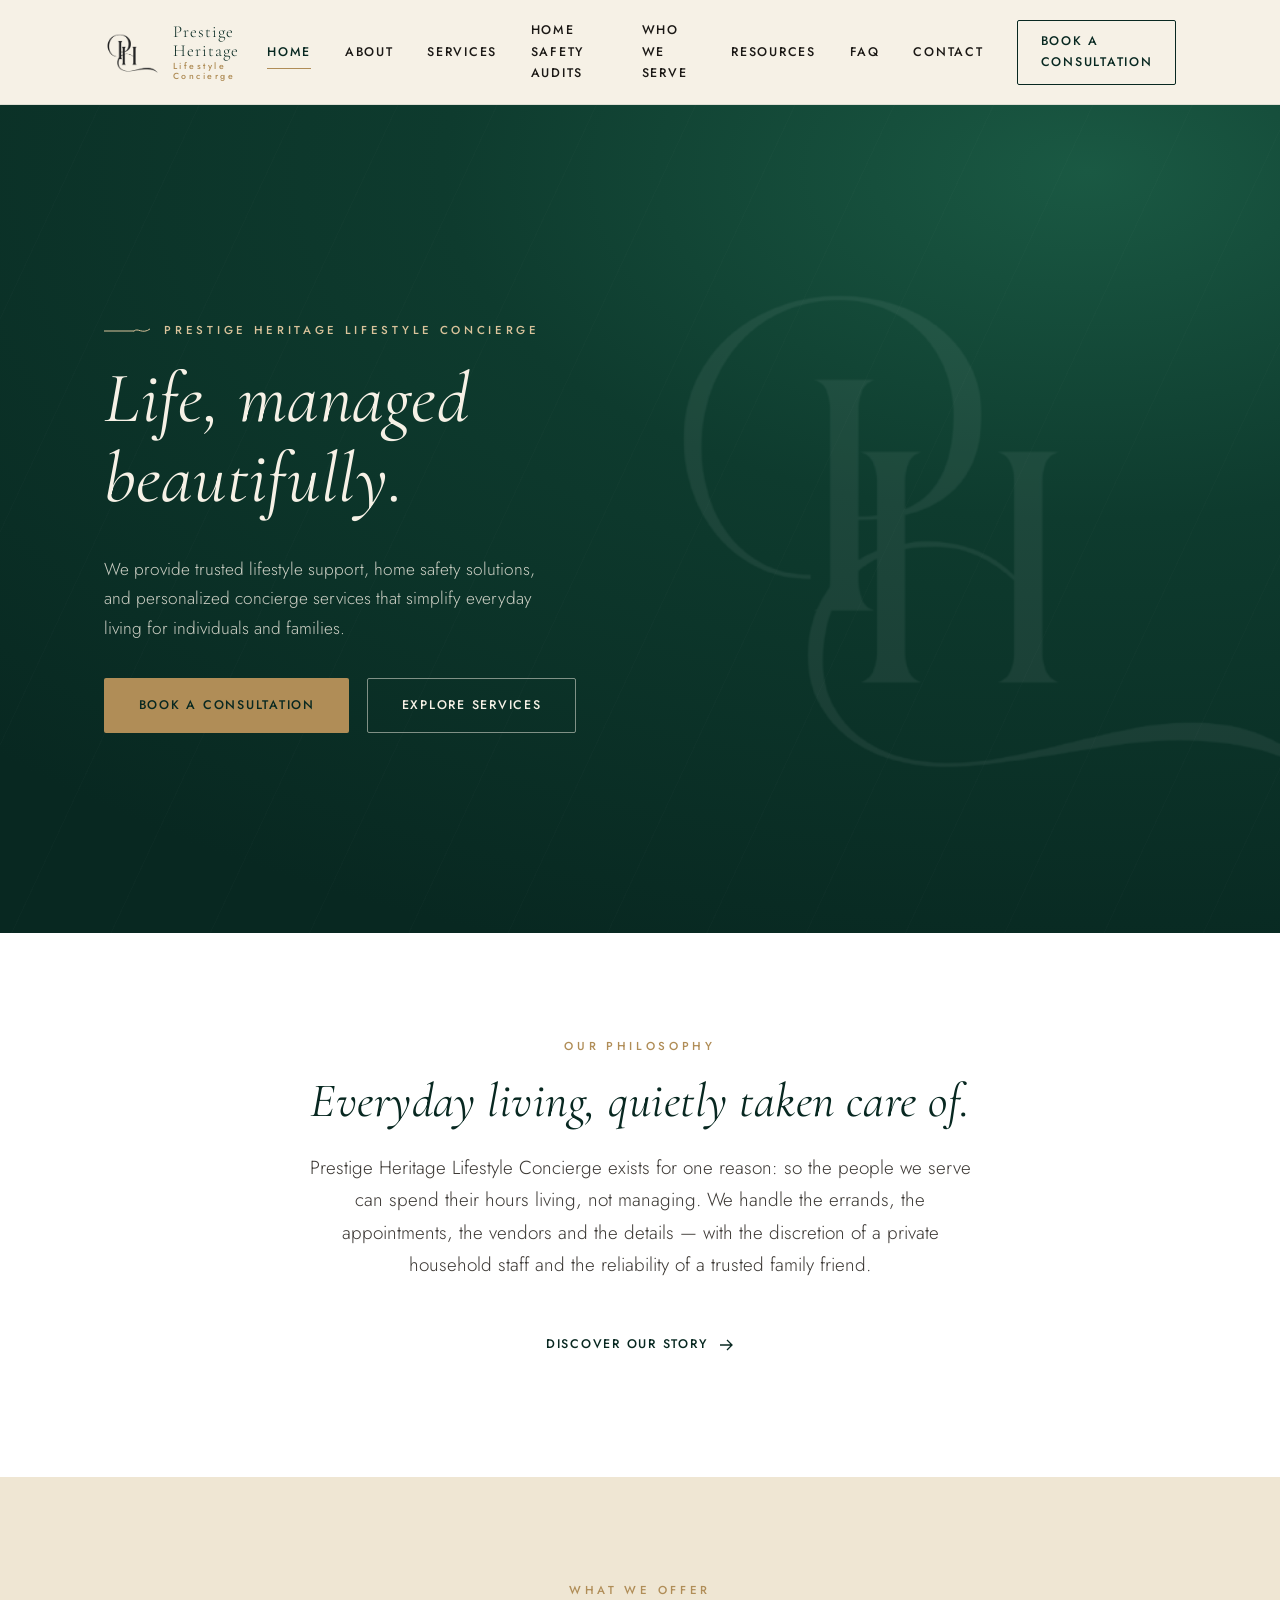
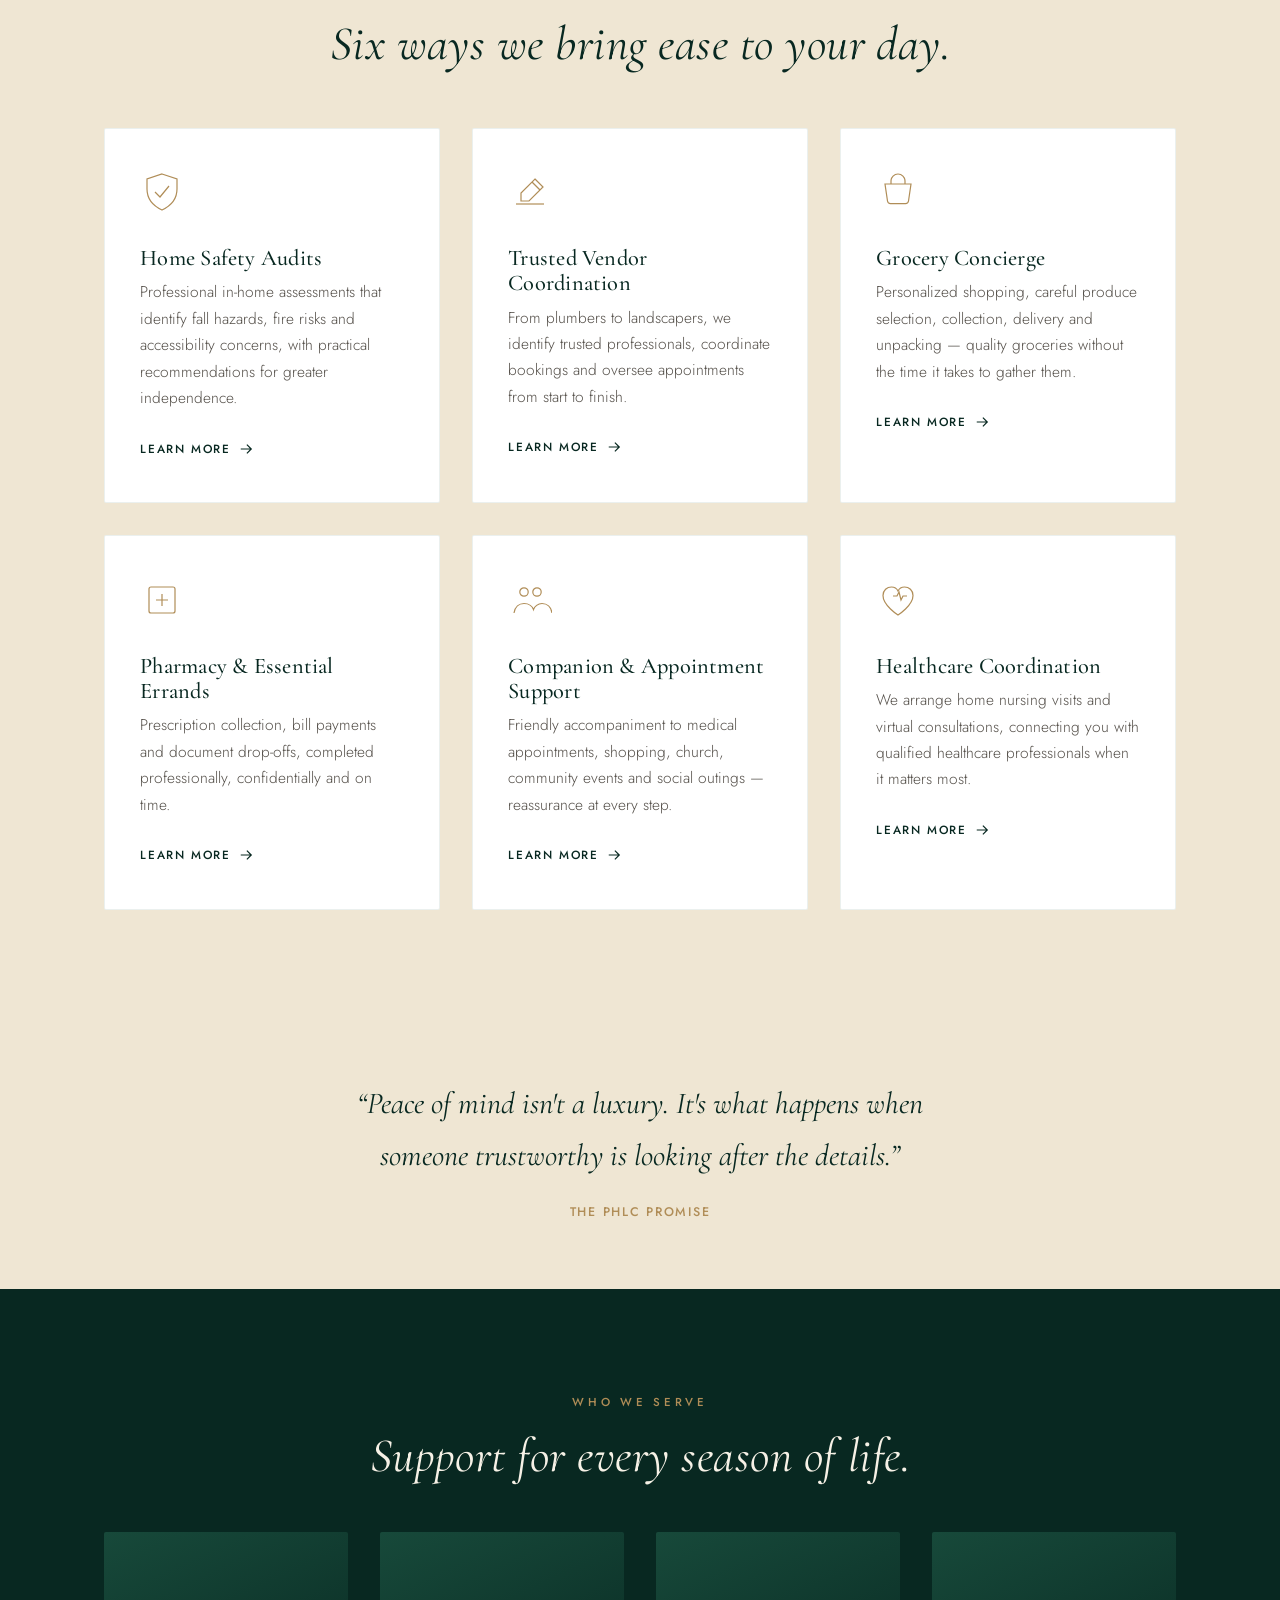
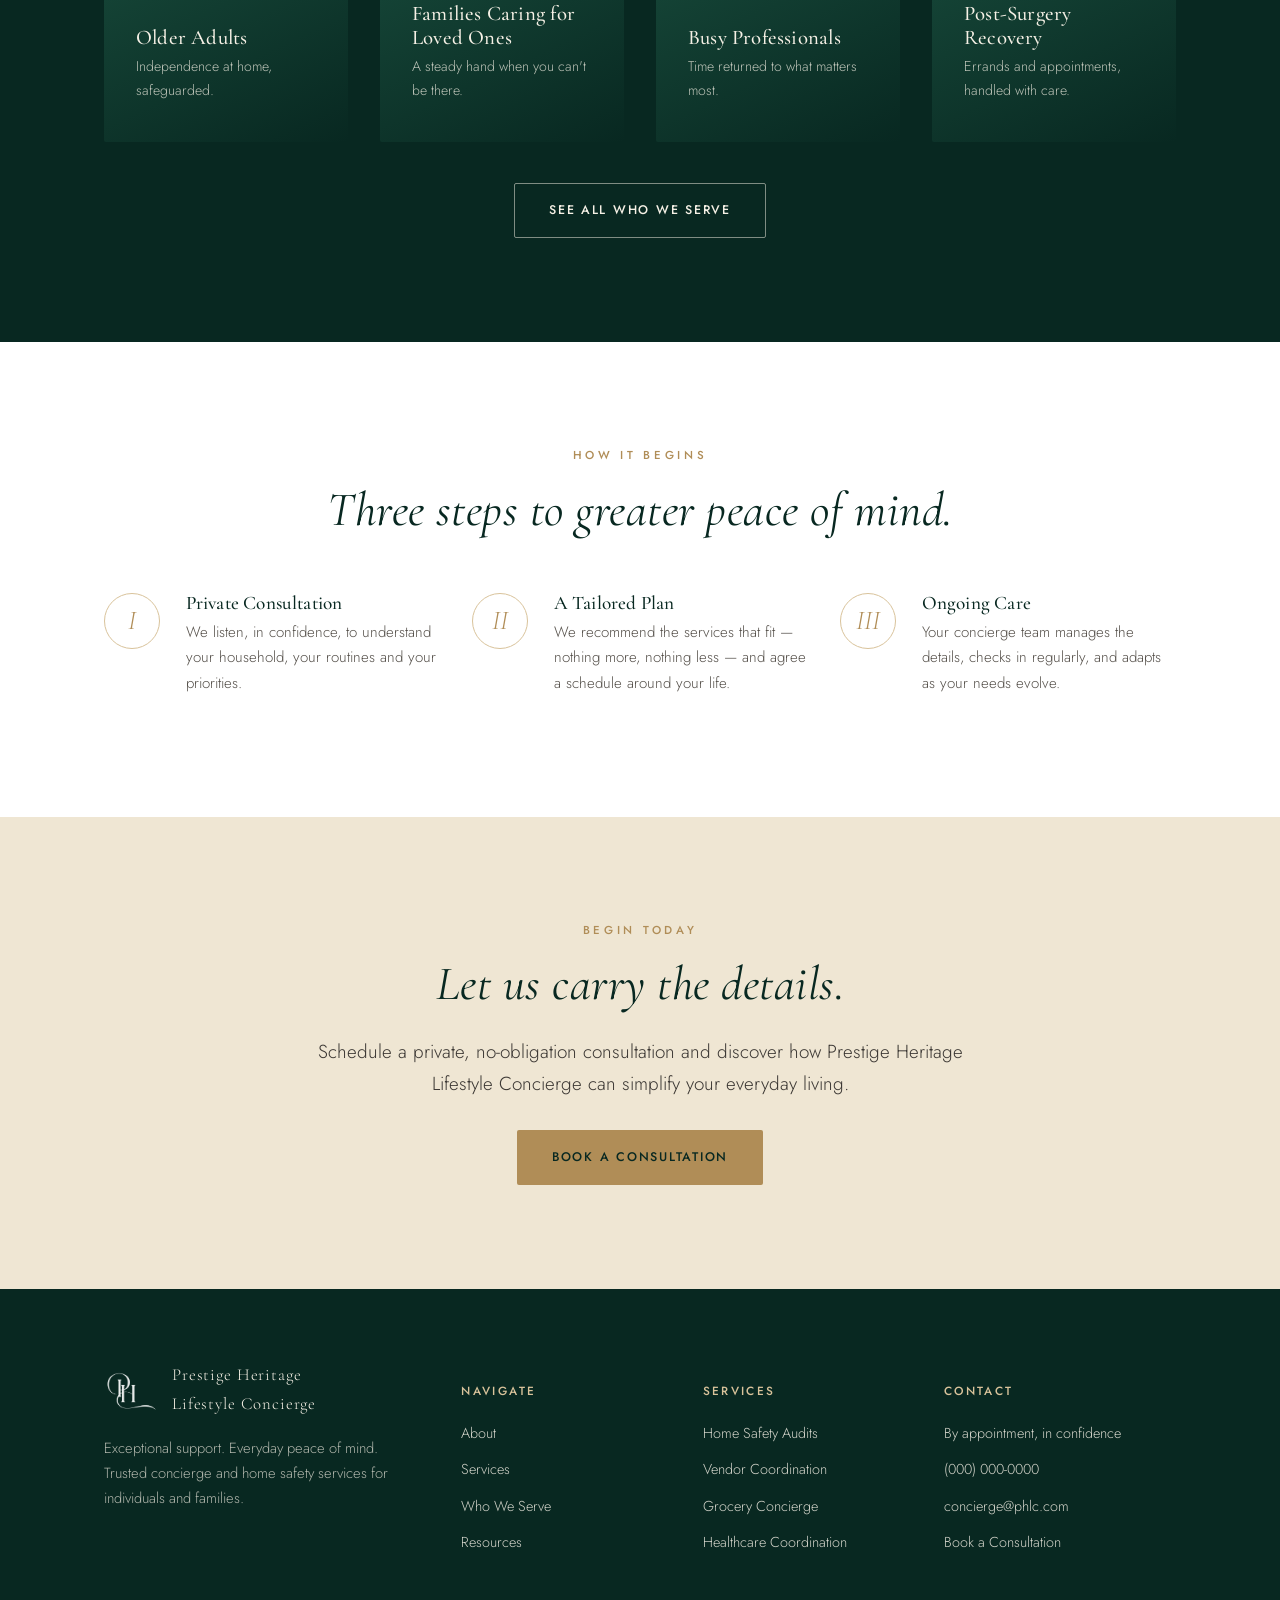
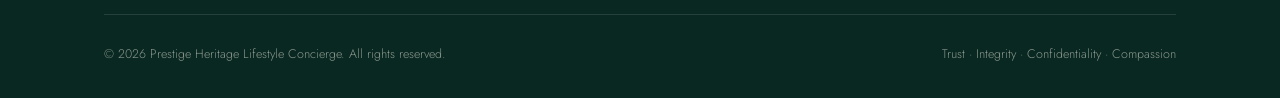
==== index.html @ ce701264 "Add files via upload" ====
<!DOCTYPE html>
<html lang="en">
<head>
<meta charset="UTF-8">
<meta name="viewport" content="width=device-width, initial-scale=1.0">
<title>Home | Prestige Heritage Lifestyle Concierge</title>
<meta name="description" content="Exceptional support, everyday peace of mind. Trusted concierge, home safety and lifestyle services for individuals and families.">
<link rel="icon" href="assets/logo.png">
<link rel="stylesheet" href="assets/style.css">
</head>
<body>
  <header class="site-header">
    <div class="header-inner">
      <a href="index.html" class="brand">
        <img src="assets/logo.png" alt="Prestige Heritage Lifestyle Concierge monogram logo">
        <span class="brand-word">Prestige Heritage<small>Lifestyle Concierge</small></span>
      </a>
      <nav class="main-nav" aria-label="Primary">
        <a href="index.html" class="active">Home</a>
        <a href="about.html">About</a>
        <a href="services.html">Services</a>
        <a href="home-safety-audits.html">Home Safety Audits</a>
        <a href="who-we-serve.html">Who We Serve</a>
        <a href="resources.html">Resources</a>
        <a href="faq.html">FAQ</a>
        <a href="contact.html">Contact</a>
        <a href="contact.html" class="nav-cta">Book a Consultation</a>
      </nav>
      <button class="menu-toggle" aria-label="Toggle menu" aria-expanded="false">
        <span></span><span></span><span></span>
      </button>
    </div>
  </header>


  <section class="hero">
    <img class="hero-mark" src="assets/logo.png" alt="">
    <div class="hero-inner">
      <div class="eyebrow"><svg class="flourish" viewBox="0 0 46 10" fill="none" xmlns="http://www.w3.org/2000/svg" aria-hidden="true">
<path d="M0 5H30" stroke-width="1"/>
<path d="M30 5C34 1 38 9 46 3" stroke-width="1" stroke-linecap="round"/>
</svg><span>Prestige Heritage Lifestyle Concierge</span></div>
      <h1>Life, managed beautifully.</h1>
      <p class="sub">We provide trusted lifestyle support, home safety solutions, and personalized concierge services that simplify everyday living for individuals and families.</p>
      <div class="actions">
        <a href="contact.html" class="btn btn-gold">Book a Consultation</a>
        <a href="services.html" class="btn btn-outline-light">Explore Services</a>
      </div>
    </div>
  </section>

  <section class="bg-white">
    <div class="container center reveal">
      <div class="eyebrow center"><span>Our Philosophy</span></div>
      <h2 class="h-xl">Everyday living, quietly taken care of.</h2>
      <p class="lede">Prestige Heritage Lifestyle Concierge exists for one reason: so the people we serve can spend their hours living, not managing. We handle the errands, the appointments, the vendors and the details — with the discretion of a private household staff and the reliability of a trusted family friend.</p>
      <a href="about.html" class="btn btn-ghost" style="margin-top:1rem;">Discover our story
        <svg width="16" height="16" viewBox="0 0 16 16" fill="none" stroke="currentColor" stroke-width="1.3"><path d="M2 8h12M9 3l5 5-5 5"/></svg>
      </a>
    </div>
  </section>

  <section class="bg-cream2">
    <div class="container">
      <div class="center reveal" style="margin-bottom:3.5rem;">
        <div class="eyebrow center"><span>What We Offer</span></div>
        <h2 class="h-xl">Six ways we bring ease to your day.</h2>
      </div>
      <div class="grid grid-3">
        <div class="card reveal">
          <svg class="icon" viewBox="0 0 44 44" fill="none" stroke="currentColor" stroke-width="1.2"><path d="M22 4l15 5v10c0 10-6.5 17-15 21C13.5 36 7 29 7 19V9l15-5z"/><path d="M15 22l5 5 9-11"/></svg>
          <h3>Home Safety Audits</h3>
          <p>Professional in-home assessments that identify fall hazards, fire risks and accessibility concerns, with practical recommendations for greater independence.</p>
          <a href="home-safety-audits.html" class="learn">Learn more
            <svg width="14" height="14" viewBox="0 0 16 16" fill="none" stroke="currentColor" stroke-width="1.4"><path d="M2 8h12M9 3l5 5-5 5"/></svg>
          </a>
        </div>
        <div class="card reveal">
          <svg class="icon" viewBox="0 0 44 44" fill="none" stroke="currentColor" stroke-width="1.2"><path d="M27 9l8 8-14 14H13v-8L27 9z"/><path d="M24 12l8 8"/><path d="M8 34h28"/></svg>
          <h3>Trusted Vendor Coordination</h3>
          <p>From plumbers to landscapers, we identify trusted professionals, coordinate bookings and oversee appointments from start to finish.</p>
          <a href="services.html#vendor" class="learn">Learn more
            <svg width="14" height="14" viewBox="0 0 16 16" fill="none" stroke="currentColor" stroke-width="1.4"><path d="M2 8h12M9 3l5 5-5 5"/></svg>
          </a>
        </div>
        <div class="card reveal">
          <svg class="icon" viewBox="0 0 44 44" fill="none" stroke="currentColor" stroke-width="1.2"><path d="M9 14h26l-2.5 17a3 3 0 01-3 2.6H14.5a3 3 0 01-3-2.6L9 14z"/><path d="M15 14V11a7 7 0 0114 0v3"/></svg>
          <h3>Grocery Concierge</h3>
          <p>Personalized shopping, careful produce selection, collection, delivery and unpacking — quality groceries without the time it takes to gather them.</p>
          <a href="services.html#grocery" class="learn">Learn more
            <svg width="14" height="14" viewBox="0 0 16 16" fill="none" stroke="currentColor" stroke-width="1.4"><path d="M2 8h12M9 3l5 5-5 5"/></svg>
          </a>
        </div>
        <div class="card reveal">
          <svg class="icon" viewBox="0 0 44 44" fill="none" stroke="currentColor" stroke-width="1.2"><rect x="9" y="9" width="26" height="26" rx="2"/><path d="M22 16v12M16 22h12"/></svg>
          <h3>Pharmacy &amp; Essential Errands</h3>
          <p>Prescription collection, bill payments and document drop-offs, completed professionally, confidentially and on time.</p>
          <a href="services.html#pharmacy" class="learn">Learn more
            <svg width="14" height="14" viewBox="0 0 16 16" fill="none" stroke="currentColor" stroke-width="1.4"><path d="M2 8h12M9 3l5 5-5 5"/></svg>
          </a>
        </div>
        <div class="card reveal">
          <svg class="icon" viewBox="0 0 44 44" fill="none" stroke="currentColor" stroke-width="1.2"><circle cx="16" cy="14" r="4.2"/><circle cx="29" cy="14" r="4.2"/><path d="M6 35c1-6 5-9.5 10-9.5s8.5 3 9.5 6C26.5 28.5 30 25.5 34 25.5c5 0 9 3.5 10 9.5"/></svg>
          <h3>Companion &amp; Appointment Support</h3>
          <p>Friendly accompaniment to medical appointments, shopping, church, community events and social outings — reassurance at every step.</p>
          <a href="services.html#companion" class="learn">Learn more
            <svg width="14" height="14" viewBox="0 0 16 16" fill="none" stroke="currentColor" stroke-width="1.4"><path d="M2 8h12M9 3l5 5-5 5"/></svg>
          </a>
        </div>
        <div class="card reveal">
          <svg class="icon" viewBox="0 0 44 44" fill="none" stroke="currentColor" stroke-width="1.2"><path d="M22 37S7 27.5 7 17.5C7 12.3 11 9 15.5 9c3 0 5.3 1.5 6.5 4 1.2-2.5 3.5-4 6.5-4C33 9 37 12.3 37 17.5 37 27.5 22 37 22 37z"/><path d="M17 18h4l2-4 2 8 2-4h4"/></svg>
          <h3>Healthcare Coordination</h3>
          <p>We arrange home nursing visits and virtual consultations, connecting you with qualified healthcare professionals when it matters most.</p>
          <a href="services.html#healthcare" class="learn">Learn more
            <svg width="14" height="14" viewBox="0 0 16 16" fill="none" stroke="currentColor" stroke-width="1.4"><path d="M2 8h12M9 3l5 5-5 5"/></svg>
          </a>
        </div>
      </div>
    </div>
  </section>

  <section class="quote-strip reveal">
    <blockquote>&ldquo;Peace of mind isn't a luxury. It's what happens when someone trustworthy is looking after the details.&rdquo;</blockquote>
    <cite>The PHLC Promise</cite>
  </section>

  <section class="bg-emerald">
    <div class="container">
      <div class="center reveal" style="margin-bottom:3rem;">
        <div class="eyebrow center"><span>Who We Serve</span></div>
        <h2 class="h-xl">Support for every season of life.</h2>
      </div>
      <div class="grid grid-4">
        <div class="tile reveal"><h4>Older Adults</h4><p>Independence at home, safeguarded.</p></div>
        <div class="tile reveal"><h4>Families Caring for Loved Ones</h4><p>A steady hand when you can't be there.</p></div>
        <div class="tile reveal"><h4>Busy Professionals</h4><p>Time returned to what matters most.</p></div>
        <div class="tile reveal"><h4>Post-Surgery Recovery</h4><p>Errands and appointments, handled with care.</p></div>
      </div>
      <div class="center reveal" style="margin-top:2.6rem;">
        <a href="who-we-serve.html" class="btn btn-outline-light">See all who we serve</a>
      </div>
    </div>
  </section>

  <section class="bg-white">
    <div class="container">
      <div class="center reveal" style="margin-bottom:3.5rem;">
        <div class="eyebrow center"><span>How It Begins</span></div>
        <h2 class="h-xl">Three steps to greater peace of mind.</h2>
      </div>
      <div class="grid grid-3">
        <div class="step reveal">
          <div class="step-mark">I</div>
          <div><h4>Private Consultation</h4><p>We listen, in confidence, to understand your household, your routines and your priorities.</p></div>
        </div>
        <div class="step reveal">
          <div class="step-mark">II</div>
          <div><h4>A Tailored Plan</h4><p>We recommend the services that fit — nothing more, nothing less — and agree a schedule around your life.</p></div>
        </div>
        <div class="step reveal">
          <div class="step-mark">III</div>
          <div><h4>Ongoing Care</h4><p>Your concierge team manages the details, checks in regularly, and adapts as your needs evolve.</p></div>
        </div>
      </div>
    </div>
  </section>

  <section class="bg-cream2 center reveal">
    <div class="container">
      <div class="eyebrow center"><span>Begin Today</span></div>
      <h2 class="h-xl">Let us carry the details.</h2>
      <p class="lede">Schedule a private, no-obligation consultation and discover how Prestige Heritage Lifestyle Concierge can simplify your everyday living.</p>
      <a href="contact.html" class="btn btn-gold" style="margin-top:0.6rem;">Book a Consultation</a>
    </div>
  </section>

  <footer class="site-footer">
    <div class="container">
      <div class="footer-grid">
        <div>
          <div class="footer-brand">
            <img src="assets/logo.png" alt="PHLC monogram">
            <span>Prestige Heritage<br>Lifestyle Concierge</span>
          </div>
          <p style="max-width:34ch;font-size:0.92rem;color:rgba(246,241,230,0.7);">Exceptional support. Everyday peace of mind. Trusted concierge and home safety services for individuals and families.</p>
        </div>
        <div>
          <h5>Navigate</h5>
          <ul>
            <li><a href="about.html">About</a></li>
            <li><a href="services.html">Services</a></li>
            <li><a href="who-we-serve.html">Who We Serve</a></li>
            <li><a href="resources.html">Resources</a></li>
          </ul>
        </div>
        <div>
          <h5>Services</h5>
          <ul>
            <li><a href="home-safety-audits.html">Home Safety Audits</a></li>
            <li><a href="services.html#vendor">Vendor Coordination</a></li>
            <li><a href="services.html#grocery">Grocery Concierge</a></li>
            <li><a href="services.html#healthcare">Healthcare Coordination</a></li>
          </ul>
        </div>
        <div>
          <h5>Contact</h5>
          <ul>
            <li>By appointment, in confidence</li>
            <li><a href="tel:+10000000000">(000) 000-0000</a></li>
            <li><a href="mailto:concierge@phlc.com">concierge@phlc.com</a></li>
            <li><a href="contact.html">Book a Consultation</a></li>
          </ul>
        </div>
      </div>
      <div class="footer-bottom">
        <span>&copy; 2026 Prestige Heritage Lifestyle Concierge. All rights reserved.</span>
        <span>Trust &middot; Integrity &middot; Confidentiality &middot; Compassion</span>
      </div>
    </div>
  </footer>

<script src="assets/script.js"></script>
</body>
</html>
---- assets/style.css ----
/* ==========================================================================
   Prestige Heritage Lifestyle Concierge — Design System
   Deep Emerald / Cream / Matte Black / Metallic Gold / Warm Wood
   Display: Cormorant Garamond  |  Body: Jost  |  Utility: Jost (tracked caps)
   ========================================================================== */

@import url('https://fonts.googleapis.com/css2?family=Cormorant+Garamond:ital,wght@0,300;0,400;0,500;0,600;1,400&family=Jost:wght@300;400;500;600&display=swap');

:root{
  --emerald: #0E3B2E;
  --emerald-deep: #082821;
  --emerald-soft: #17493A;
  --cream: #F6F1E6;
  --cream-2: #EFE6D3;
  --white: #FFFFFF;
  --ink: #1B1815;
  --gold: #B08D57;
  --gold-light: #D9C39B;
  --wood: #8B5A2B;

  --serif: 'Cormorant Garamond', 'Times New Roman', serif;
  --sans: 'Jost', -apple-system, BlinkMacSystemFont, 'Segoe UI', sans-serif;

  --max: 1200px;
  --edge: clamp(1.5rem, 5vw, 5rem);
  --radius: 2px;
  --dur: 0.7s;
  --ease: cubic-bezier(.22,.61,.36,1);
}

*,*::before,*::after{ box-sizing: border-box; }
html{ scroll-behavior: smooth; }
body{
  margin:0;
  background: var(--cream);
  color: var(--ink);
  font-family: var(--sans);
  font-weight: 300;
  line-height: 1.7;
  -webkit-font-smoothing: antialiased;
  overflow-x: hidden;
}
img{ max-width:100%; display:block; }
a{ color: inherit; text-decoration:none; }
h1,h2,h3,h4{
  font-family: var(--serif);
  font-weight: 500;
  color: var(--emerald-deep);
  margin: 0 0 0.5em;
  letter-spacing: 0.01em;
  line-height: 1.12;
}
p{ margin: 0 0 1.1em; }
.container{ max-width: var(--max); margin: 0 auto; padding: 0 var(--edge); }

::selection{ background: var(--gold-light); color: var(--emerald-deep); }

:focus-visible{
  outline: 2px solid var(--gold);
  outline-offset: 3px;
}

@media (prefers-reduced-motion: reduce){
  *{ animation-duration: 0.001ms !important; animation-iteration-count: 1 !important; transition-duration: 0.001ms !important; scroll-behavior: auto !important; }
}

/* ---------- eyebrow / flourish signature ---------- */
.eyebrow{
  display:flex; align-items:center; gap: 0.9rem;
  font-family: var(--sans);
  font-size: 0.72rem;
  letter-spacing: 0.32em;
  text-transform: uppercase;
  color: var(--gold);
  font-weight: 500;
  margin-bottom: 1.1rem;
}
.eyebrow .flourish{ width: 46px; height: 10px; flex-shrink:0; }
.eyebrow .flourish path{ stroke: var(--gold); }
.center .eyebrow{ justify-content:center; }

.flourish-divider{
  width: 120px; height: 22px; margin: 1.6rem auto 0;
}
.flourish-divider path{ stroke: var(--gold); fill:none; stroke-width:1.3; }
.center-block .flourish-divider{ margin-left:auto; margin-right:auto; }

/* ---------- header ---------- */
.site-header{
  position: sticky; top:0; z-index: 100;
  background: rgba(246,241,230,0.92);
  backdrop-filter: blur(10px);
  border-bottom: 1px solid rgba(11,61,46,0.10);
}
.header-inner{
  display:flex; align-items:center; justify-content:space-between;
  padding: 0.9rem var(--edge);
  max-width: var(--max); margin:0 auto;
}
.brand{ display:flex; align-items:center; gap: 0.8rem; }
.brand img{ height: 46px; width:auto; }
.brand-word{
  font-family: var(--serif);
  font-size: 1.05rem;
  letter-spacing: 0.06em;
  color: var(--emerald-deep);
  line-height:1.1;
}
.brand-word small{
  display:block; font-family: var(--sans); font-size:0.55rem;
  letter-spacing:0.28em; color: var(--gold); font-weight:500; margin-top:2px;
}
nav.main-nav{ display:flex; align-items:center; gap: 2.1rem; }
nav.main-nav a{
  font-size: 0.78rem; letter-spacing: 0.14em; text-transform: uppercase;
  font-weight: 500; color: var(--ink); position:relative; padding: 6px 0;
}
nav.main-nav a::after{
  content:""; position:absolute; left:0; bottom:0; width:0; height:1px;
  background: var(--gold); transition: width 0.35s var(--ease);
}
nav.main-nav a:hover::after, nav.main-nav a.active::after{ width:100%; }
nav.main-nav a.active{ color: var(--emerald-deep); }
.nav-cta{
  border:1px solid var(--emerald-deep) !important;
  padding: 0.65rem 1.4rem !important; border-radius: var(--radius);
  color: var(--emerald-deep) !important;
}
.nav-cta::after{ display:none; }
.nav-cta:hover{ background: var(--emerald-deep); color: var(--cream) !important; }

.menu-toggle{ display:none; background:none; border:none; cursor:pointer; padding:8px; }
.menu-toggle span{ display:block; width:26px; height:1px; background:var(--emerald-deep); margin:6px 0; transition: all .3s var(--ease); }

/* ---------- buttons ---------- */
.btn{
  display:inline-flex; align-items:center; gap:0.6rem;
  font-family: var(--sans); font-size:0.78rem; letter-spacing:0.14em;
  text-transform:uppercase; font-weight:500;
  padding: 1rem 2.1rem; border-radius: var(--radius);
  transition: all .4s var(--ease); border: 1px solid transparent;
  cursor:pointer;
}
.btn-gold{ background: var(--gold); color: var(--emerald-deep); }
.btn-gold:hover{ background: var(--emerald-deep); color: var(--cream); }
.btn-outline-light{ border-color: rgba(246,241,230,0.5); color: var(--cream); }
.btn-outline-light:hover{ background: var(--cream); color: var(--emerald-deep); border-color: var(--cream); }
.btn-outline-dark{ border-color: var(--emerald-deep); color: var(--emerald-deep); }
.btn-outline-dark:hover{ background: var(--emerald-deep); color:var(--cream); }
.btn-ghost{ color: var(--emerald-deep); font-weight:500; }
.btn-ghost svg{ transition: transform .35s var(--ease); }
.btn-ghost:hover svg{ transform: translateX(5px); }

/* ---------- hero ---------- */
.hero{
  position:relative; min-height: 92vh; display:flex; align-items:center;
  background: radial-gradient(120% 100% at 85% 8%, #1a5943 0%, var(--emerald) 42%, var(--emerald-deep) 100%);
  color: var(--cream); overflow:hidden;
}
.hero::before{
  content:""; position:absolute; inset:0; opacity:0.5;
  background-image: repeating-linear-gradient(115deg, rgba(255,255,255,0.025) 0px, rgba(255,255,255,0.025) 1px, transparent 1px, transparent 90px);
}
.hero-mark{
  position:absolute; right: -6%; top:50%; transform: translateY(-50%);
  width: min(60vw, 720px); opacity: 0.06; filter: invert(1) brightness(2);
  pointer-events:none;
}
.hero-inner{ position:relative; z-index:2; max-width: var(--max); margin:0 auto; padding: 6rem var(--edge) 5rem; width:100%; }
.hero .eyebrow{ color: var(--gold-light); }
.hero .eyebrow .flourish path{ stroke: var(--gold-light); }
.hero h1{
  color: var(--cream); font-weight:400; font-style:italic;
  font-size: clamp(2.6rem, 5.6vw, 4.6rem); max-width: 15ch;
  opacity:0; transform: translateY(24px); animation: rise 1s var(--ease) 0.15s forwards;
}
.hero .sub{
  max-width: 46ch; font-size: 1.08rem; color: rgba(246,241,230,0.82); font-weight:300;
  opacity:0; transform: translateY(20px); animation: rise 1s var(--ease) 0.4s forwards;
}
.hero .actions{ display:flex; gap:1.1rem; flex-wrap:wrap; margin-top:2.2rem;
  opacity:0; transform: translateY(20px); animation: rise 1s var(--ease) 0.6s forwards; }
@keyframes rise{ to{ opacity:1; transform:none; } }

/* ---------- page hero (interior pages) ---------- */
.page-hero{
  background: linear-gradient(180deg, var(--emerald-deep), var(--emerald) 130%);
  color: var(--cream); padding: 6.5rem var(--edge) 4.5rem; text-align:center; position:relative; overflow:hidden;
}
.page-hero .eyebrow{ color: var(--gold-light); justify-content:center; }
.page-hero .eyebrow .flourish path{ stroke: var(--gold-light); }
.page-hero h1{ color: var(--cream); font-style:italic; font-weight:400; font-size: clamp(2.2rem, 4.6vw, 3.4rem); max-width: 20ch; margin: 0 auto 0.5rem; }
.page-hero p{ color: rgba(246,241,230,0.8); max-width: 56ch; margin: 1rem auto 0; }

/* ---------- sections ---------- */
section{ padding: 6.5rem 0; }
.section-tight{ padding: 4.5rem 0; }
.bg-cream2{ background: var(--cream-2); }
.bg-white{ background: var(--white); }
.bg-emerald{ background: var(--emerald-deep); color: var(--cream); }
.bg-emerald h2, .bg-emerald h3{ color: var(--cream); }
.center{ text-align:center; }
.lede{ font-size: 1.18rem; max-width: 62ch; color:#3b3733; }
.center .lede{ margin-left:auto; margin-right:auto; }

h2.h-xl{ font-size: clamp(2rem, 4vw, 3rem); font-weight:400; font-style: italic; }
h2.h-lg{ font-size: clamp(1.8rem, 3.2vw, 2.5rem); }

/* ---------- reveal on scroll ---------- */
.reveal{ opacity:0; transform: translateY(28px); transition: opacity .9s var(--ease), transform .9s var(--ease); }
.reveal.in{ opacity:1; transform:none; }

/* ---------- grid helpers ---------- */
.grid{ display:grid; gap: 2rem; }
.grid-2{ grid-template-columns: repeat(2, 1fr); }
.grid-3{ grid-template-columns: repeat(3, 1fr); }
.grid-4{ grid-template-columns: repeat(4, 1fr); }

/* ---------- service cards ---------- */
.card{
  background: var(--white); border-radius: var(--radius);
  padding: 2.6rem 2.2rem; border: 1px solid rgba(11,61,46,0.08);
  transition: transform .5s var(--ease), box-shadow .5s var(--ease), border-color .5s var(--ease);
  position:relative;
}
.card:hover{ transform: translateY(-8px); box-shadow: 0 30px 60px -25px rgba(14,59,46,0.28); border-color: var(--gold-light); }
.card .icon{ width:44px; height:44px; margin-bottom:1.4rem; color: var(--gold); }
.card h3{ font-size:1.4rem; margin-bottom:0.6rem; }
.card p{ color:#55504a; font-size:0.97rem; margin-bottom:1.4rem; }
.card .learn{ font-size:0.74rem; letter-spacing:0.14em; text-transform:uppercase; font-weight:500; color: var(--emerald-deep); display:inline-flex; align-items:center; gap:0.5rem; }
.card .learn svg{ transition: transform .35s var(--ease); }
.card:hover .learn svg{ transform: translateX(4px); }

/* ---------- values / pillars ---------- */
.pillar{ text-align:center; padding: 1.5rem; }
.pillar .num{ font-family: var(--serif); font-style:italic; color: var(--gold-light); font-size:0.95rem; display:block; margin-bottom:0.6rem; }
.pillar h4{ font-size:1.15rem; }
.pillar p{ font-size:0.92rem; color: rgba(246,241,230,0.75); }

/* ---------- who we serve tiles ---------- */
.tile{
  position:relative; border-radius: var(--radius); overflow:hidden; padding: 2.4rem 2rem;
  background: linear-gradient(155deg, var(--emerald-soft), var(--emerald-deep));
  color: var(--cream); min-height: 210px; display:flex; flex-direction:column; justify-content:flex-end;
  transition: transform .5s var(--ease);
}
.tile:hover{ transform: translateY(-6px); }
.tile h4{ color: var(--cream); font-size:1.3rem; margin-bottom:0.4rem; }
.tile p{ font-size:0.88rem; color: rgba(246,241,230,0.75); margin:0; }

/* ---------- quote / trust strip ---------- */
.quote-strip{
  background: var(--cream-2); padding: 4rem var(--edge); text-align:center;
}
.quote-strip blockquote{
  font-family: var(--serif); font-style:italic; font-size: clamp(1.3rem, 2.6vw, 1.9rem);
  max-width: 46ch; margin: 0 auto 1rem; color: var(--emerald-deep); font-weight:400;
}
.quote-strip cite{ font-style:normal; font-size:0.78rem; letter-spacing:0.14em; text-transform:uppercase; color: var(--gold); font-weight:500; }

/* ---------- steps / process ---------- */
.step{ display:flex; gap: 1.6rem; align-items:flex-start; }
.step .step-mark{
  font-family: var(--serif); font-style:italic; font-size:1.7rem; color: var(--gold);
  border: 1px solid var(--gold-light); border-radius:50%; width:56px; height:56px;
  display:flex; align-items:center; justify-content:center; flex-shrink:0;
}
.step h4{ font-size:1.2rem; margin-bottom:0.3rem; }
.step p{ font-size:0.94rem; color:#55504a; }

/* ---------- footer ---------- */
footer.site-footer{
  background: var(--emerald-deep); color: rgba(246,241,230,0.85); padding: 4.5rem 0 2rem;
}
.footer-grid{ display:grid; grid-template-columns: 1.6fr 1fr 1fr 1.2fr; gap: 3rem; margin-bottom: 3rem; }
.footer-brand{ display:flex; align-items:center; gap:0.9rem; margin-bottom:1.1rem; }
.footer-brand img{ height:44px; filter: brightness(0) invert(1); opacity:0.92; }
.footer-brand span{ font-family: var(--serif); font-size:1.05rem; color: var(--cream); letter-spacing:0.05em; }
footer h5{ font-size:0.74rem; letter-spacing:0.2em; text-transform:uppercase; color: var(--gold-light); margin-bottom:1.2rem; font-weight:500; }
footer ul{ list-style:none; margin:0; padding:0; }
footer li{ margin-bottom:0.75rem; font-size:0.9rem; }
footer a:hover{ color: var(--gold-light); }
.footer-bottom{ border-top:1px solid rgba(246,241,230,0.12); padding-top:1.8rem; display:flex; justify-content:space-between; flex-wrap:wrap; gap:1rem; font-size:0.78rem; color: rgba(246,241,230,0.55); }

/* ---------- faq accordion ---------- */
.faq-item{ border-bottom: 1px solid rgba(11,61,46,0.14); }
.faq-q{
  width:100%; text-align:left; background:none; border:none; cursor:pointer;
  padding: 1.6rem 0; display:flex; justify-content:space-between; align-items:center; gap:1rem;
  font-family: var(--serif); font-size:1.2rem; color: var(--emerald-deep);
}
.faq-q .plus{ position:relative; width:18px; height:18px; flex-shrink:0; }
.faq-q .plus::before, .faq-q .plus::after{ content:""; position:absolute; background: var(--gold); transition: transform .35s var(--ease); }
.faq-q .plus::before{ width:18px; height:1px; top:8.5px; left:0; }
.faq-q .plus::after{ width:1px; height:18px; left:8.5px; top:0; }
.faq-item.open .plus::after{ transform: rotate(90deg); opacity:0; }
.faq-a{ max-height:0; overflow:hidden; transition: max-height .5s var(--ease); }
.faq-a p{ padding-bottom:1.6rem; color:#55504a; max-width: 66ch; }

/* ---------- forms ---------- */
.form-field{ margin-bottom:1.4rem; }
.form-field label{ display:block; font-size:0.74rem; letter-spacing:0.14em; text-transform:uppercase; margin-bottom:0.55rem; color: var(--emerald-deep); font-weight:500; }
.form-field input, .form-field select, .form-field textarea{
  width:100%; padding: 0.9rem 1rem; border: 1px solid rgba(11,61,46,0.2); border-radius: var(--radius);
  background: var(--white); font-family: var(--sans); font-size:0.95rem; color: var(--ink);
  transition: border-color .3s var(--ease);
}
.form-field input:focus, .form-field select:focus, .form-field textarea:focus{ border-color: var(--gold); outline:none; }
.form-field textarea{ resize: vertical; min-height:120px; }

/* ---------- resource cards ---------- */
.res-card{ background: var(--white); border-radius: var(--radius); overflow:hidden; border:1px solid rgba(11,61,46,0.08); transition: transform .5s var(--ease), box-shadow .5s var(--ease); }
.res-card:hover{ transform: translateY(-6px); box-shadow: 0 30px 60px -25px rgba(14,59,46,0.25); }
.res-thumb{ height:170px; background: linear-gradient(150deg, var(--emerald-soft), var(--emerald-deep)); position:relative; }
.res-thumb svg{ position:absolute; inset:0; margin:auto; width:64px; height:64px; opacity:0.7; }
.res-body{ padding:1.8rem; }
.res-tag{ font-size:0.7rem; letter-spacing:0.16em; text-transform:uppercase; color: var(--gold); font-weight:500; margin-bottom:0.6rem; display:block; }
.res-body h3{ font-size:1.25rem; margin-bottom:0.5rem; }
.res-body p{ font-size:0.92rem; color:#55504a; }

/* ---------- responsive ---------- */
@media (max-width: 980px){
  .grid-4{ grid-template-columns: repeat(2,1fr); }
  .grid-3{ grid-template-columns: repeat(2,1fr); }
  .grid-2{ grid-template-columns: 1fr; }
  .footer-grid{ grid-template-columns: 1fr 1fr; }
}
@media (max-width: 760px){
  nav.main-nav{
    position:fixed; inset: 0 0 0 auto; width:78vw; max-width:340px; height:100vh;
    background: var(--cream); flex-direction:column; align-items:flex-start; justify-content:flex-start;
    padding: 6.5rem 2.2rem; gap: 1.6rem; transform: translateX(100%); transition: transform .5s var(--ease);
    box-shadow: -20px 0 50px rgba(0,0,0,0.15);
  }
  nav.main-nav.open{ transform: translateX(0); }
  .menu-toggle{ display:block; }
  .grid-4, .grid-3{ grid-template-columns: 1fr; }
  .footer-grid{ grid-template-columns: 1fr; gap: 2.2rem; }
  .step{ flex-direction:column; }
}
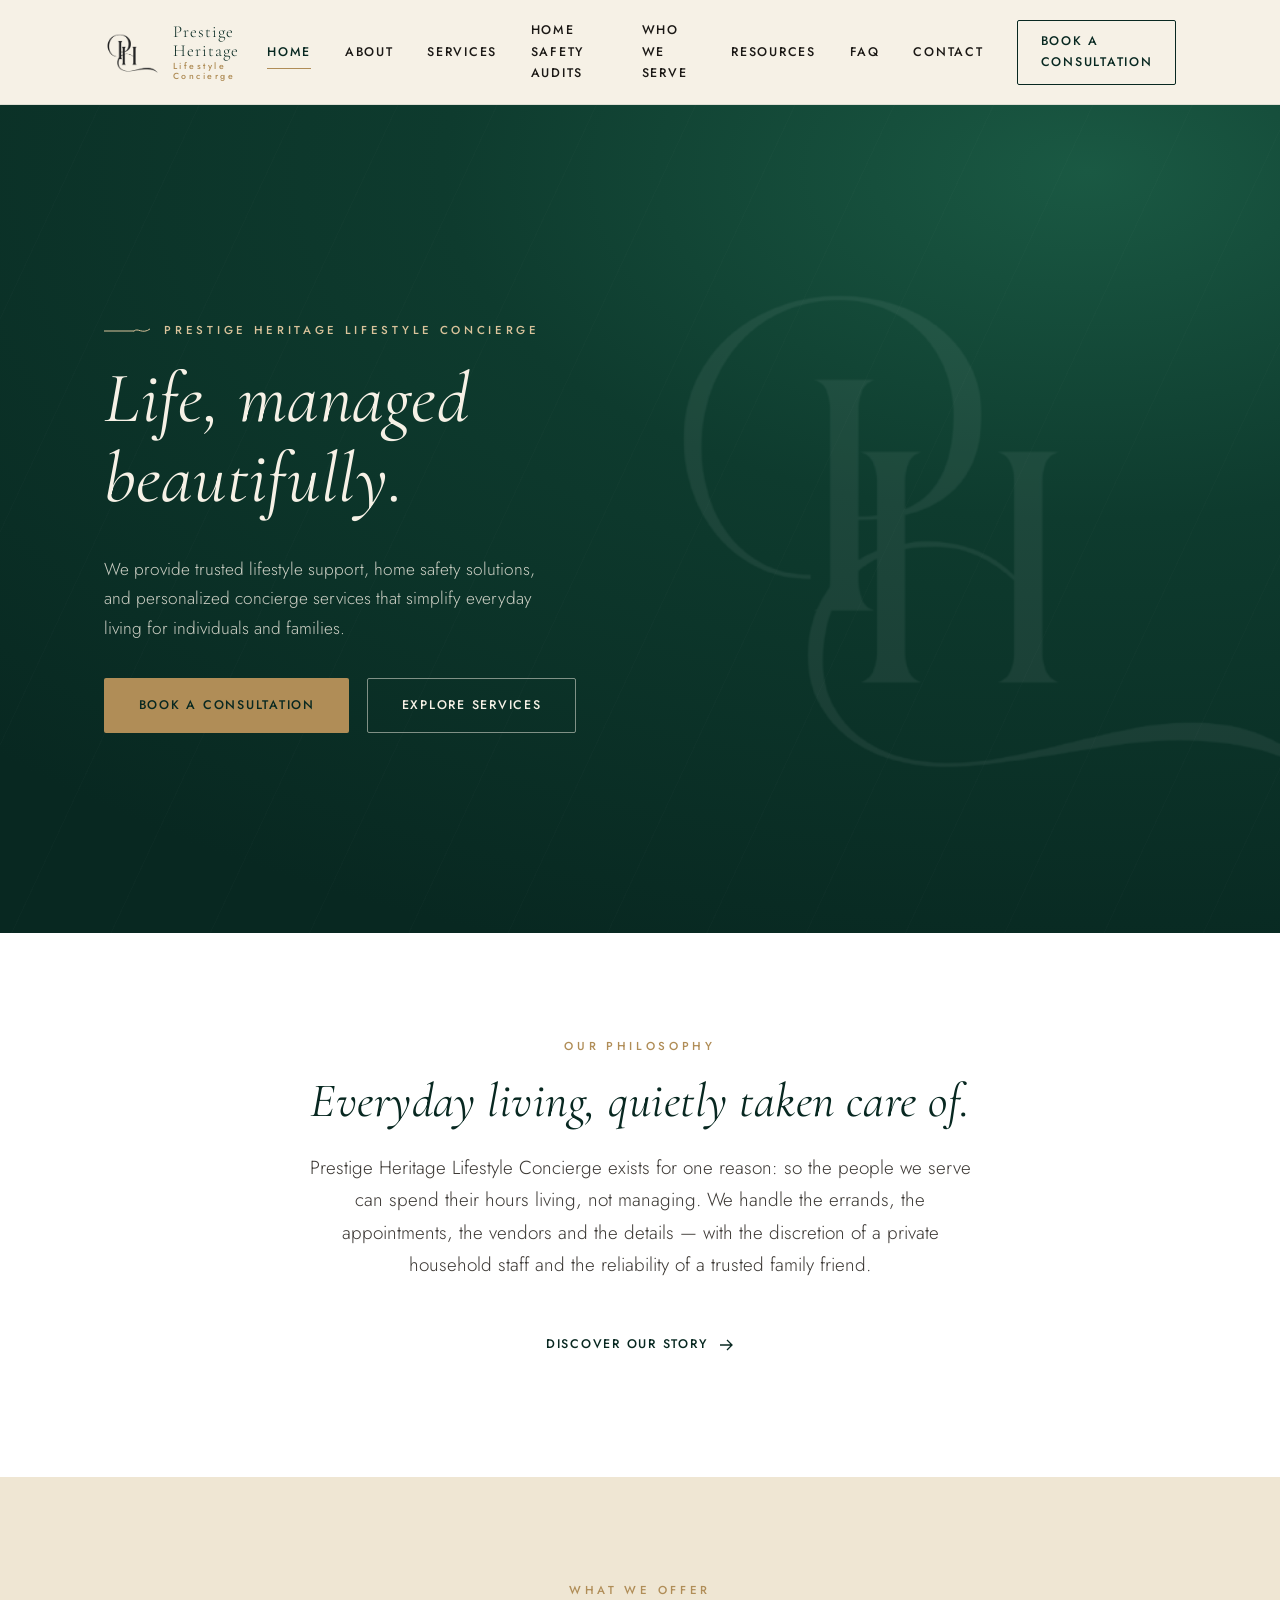
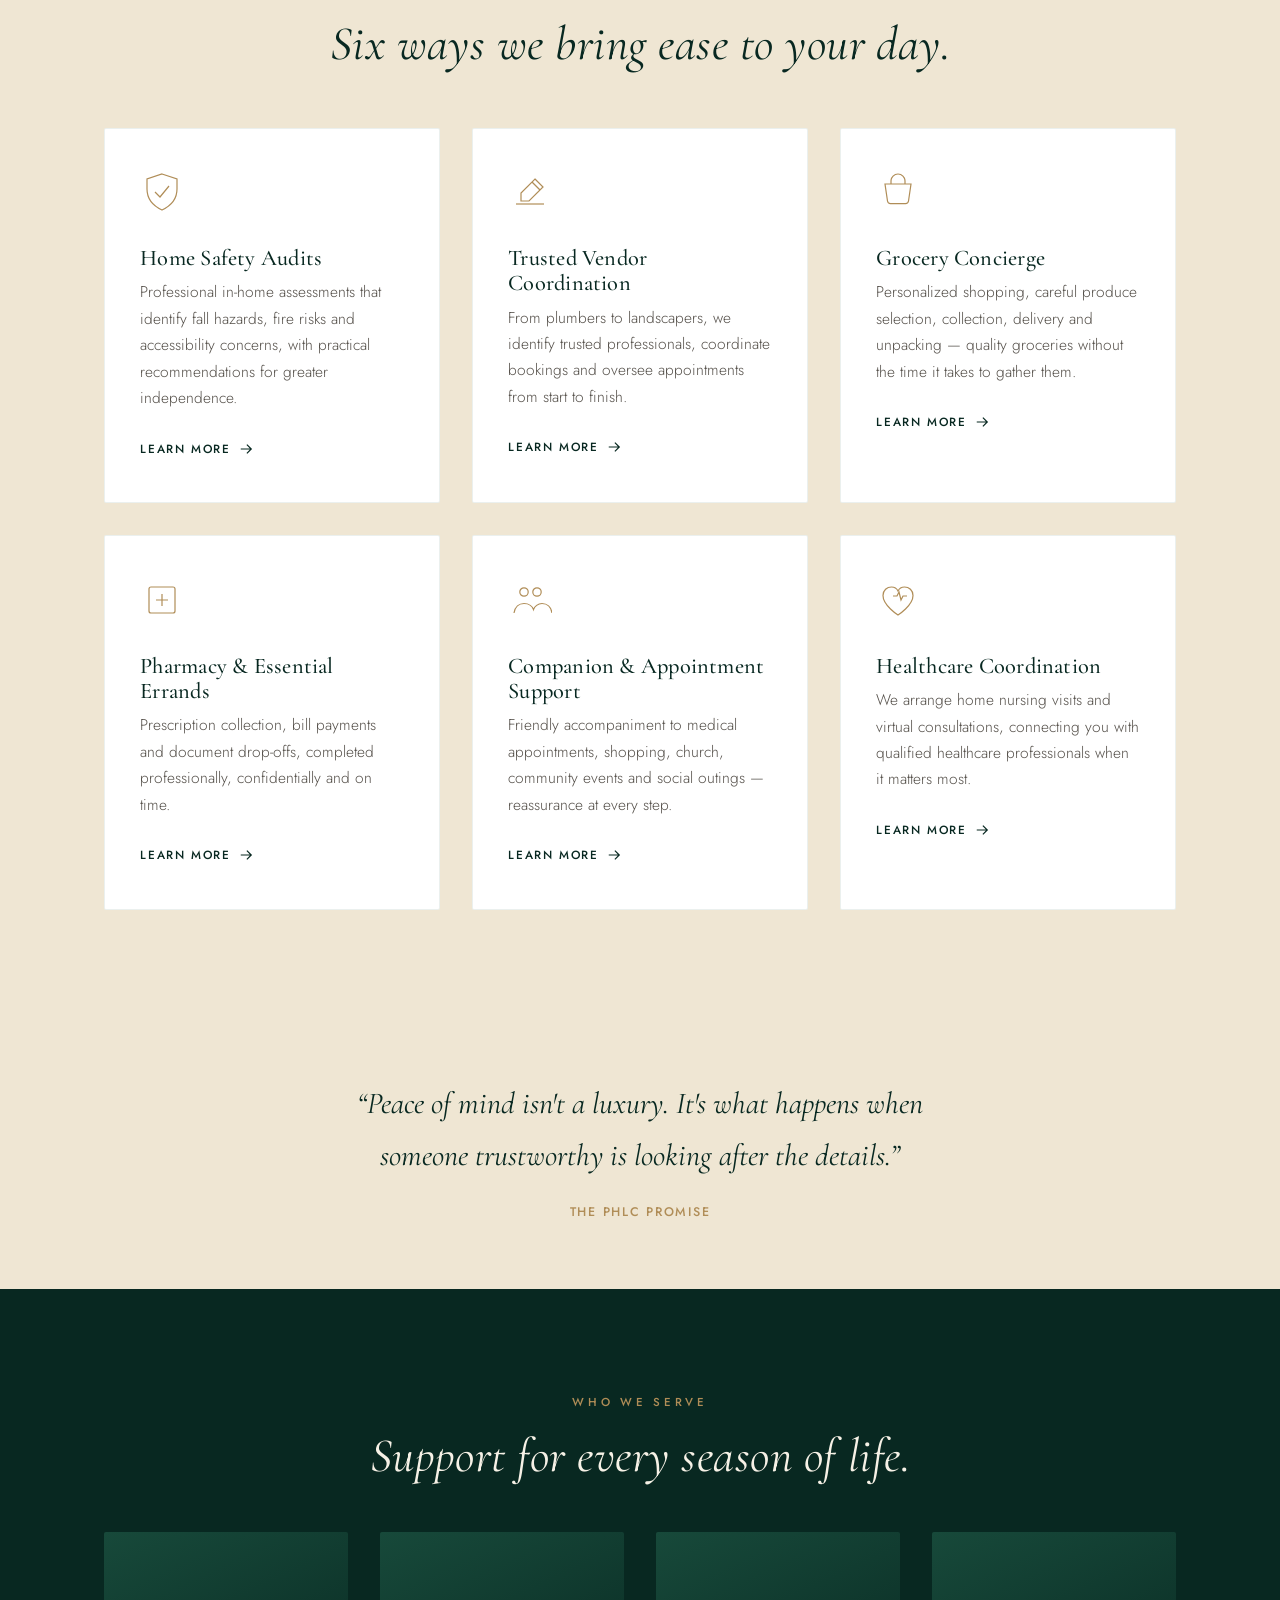
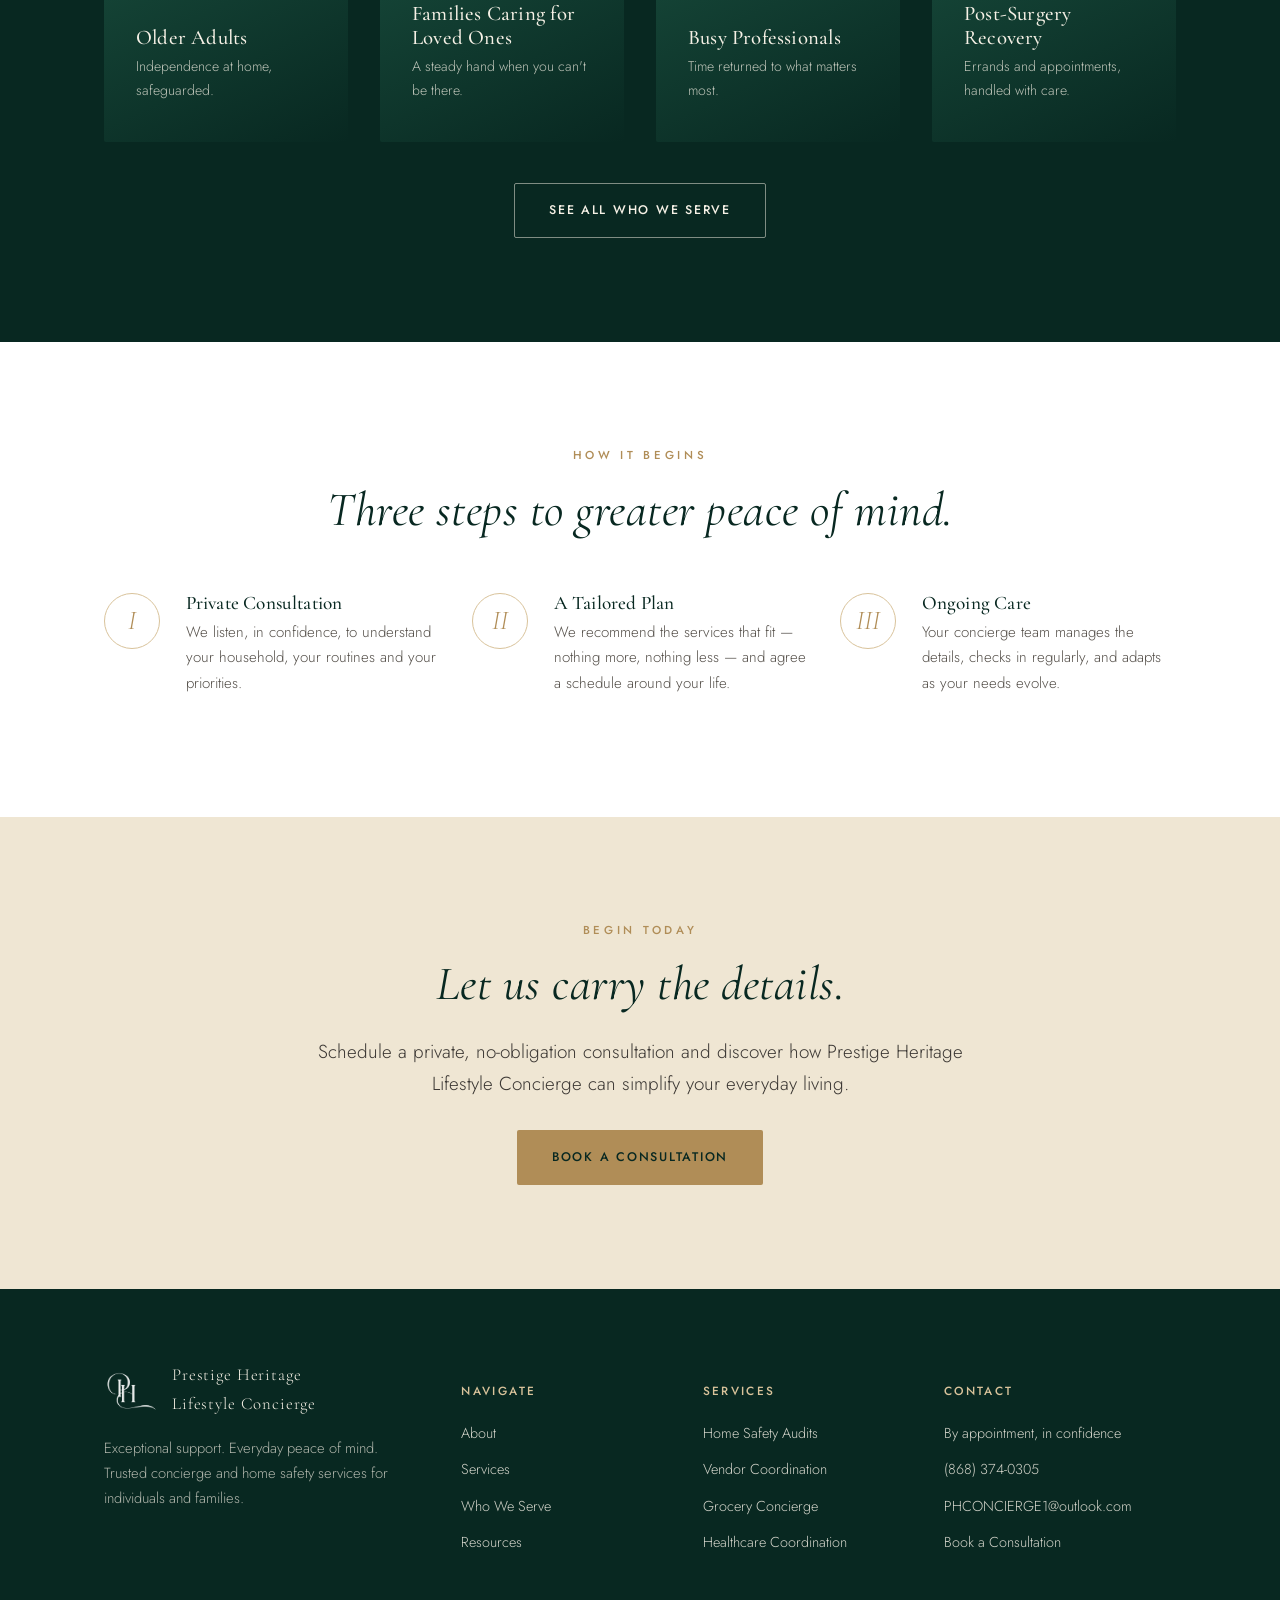
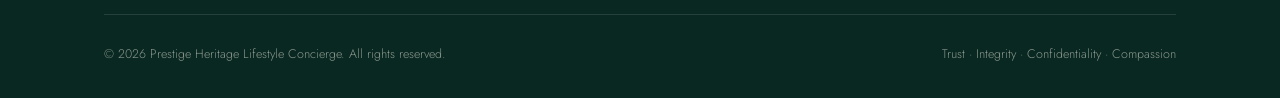
==== commit 0e155824: "Add files via upload" ====
--- a/index.html
+++ b/index.html
@@ -206,8 +206,8 @@
           <h5>Contact</h5>
           <ul>
             <li>By appointment, in confidence</li>
-            <li><a href="tel:+10000000000">(000) 000-0000</a></li>
-            <li><a href="mailto:concierge@phlc.com">concierge@phlc.com</a></li>
+            <li><a href="tel:+18683740305">(868) 374-0305</a></li>
+            <li><a href="mailto:PHCONCIERGE1@outlook.com">PHCONCIERGE1@outlook.com</a></li>
             <li><a href="contact.html">Book a Consultation</a></li>
           </ul>
         </div>
